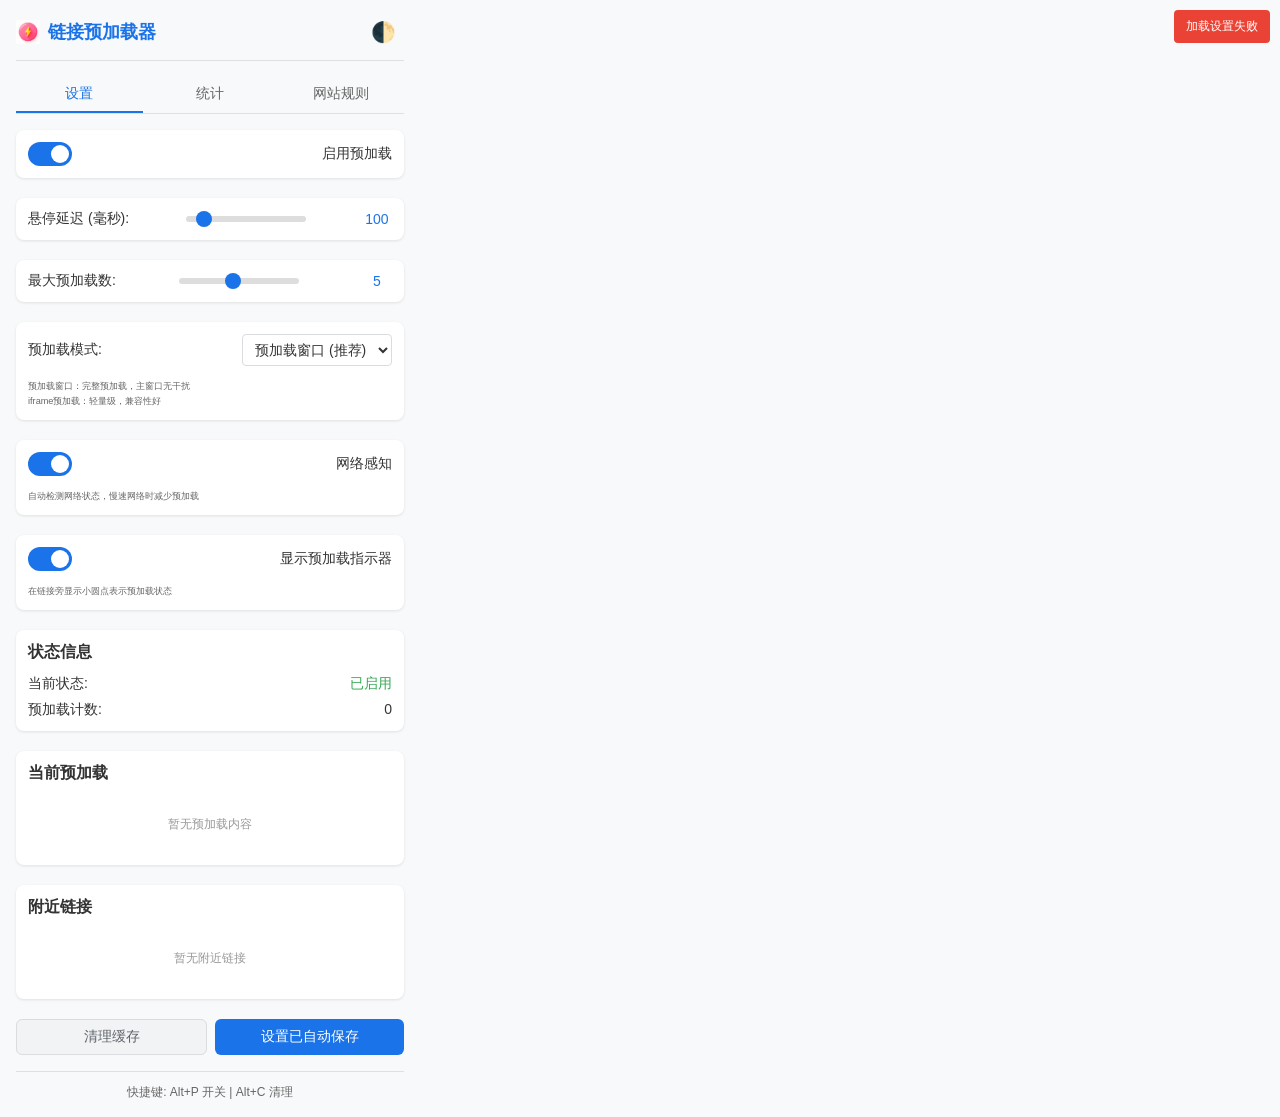
==== popup.html @ 47709171 "Add files via upload" ====
<!DOCTYPE html>
<html lang="zh-CN">
<head>
    <meta charset="UTF-8">
    <meta name="viewport" content="width=device-width, initial-scale=1.0">
    <title>链接预加载器</title>
    <link rel="stylesheet" href="popup.css">
</head>
<body>
    <div class="container">
        <div class="header">
            <img src="icons/icon32.png" alt="图标" class="icon">
            <h1>链接预加载器</h1>
            <button id="themeToggle" class="theme-toggle" title="切换主题">🌓</button>
        </div>
        
        <div class="tabs">
            <button class="tab-btn active" data-tab="settings">设置</button>
            <button class="tab-btn" data-tab="stats">统计</button>
            <button class="tab-btn" data-tab="rules">网站规则</button>
        </div>
        
        <div class="content">
            <!-- 设置标签页 -->
            <div class="tab-content active" id="settings-tab">
                <div class="setting-group">
                    <div class="setting-item">
                        <label class="switch">
                            <input type="checkbox" id="enablePreload" checked>
                            <span class="slider"></span>
                        </label>
                        <span class="setting-label">启用预加载</span>
                    </div>
                </div>

                <div class="setting-group">
                    <div class="setting-item">
                        <label for="hoverDelay">悬停延迟 (毫秒):</label>
                        <input type="range" id="hoverDelay" min="0" max="1000" value="100" step="50">
                        <span id="hoverDelayValue">100</span>
                    </div>
                </div>

                <div class="setting-group">
                    <div class="setting-item">
                        <label for="maxPreloads">最大预加载数:</label>
                        <input type="range" id="maxPreloads" min="1" max="10" value="5" step="1">
                        <span id="maxPreloadsValue">5</span>
                    </div>
                </div>

                <div class="setting-group">
                    <div class="setting-item">
                        <label for="preloadMode">预加载模式:</label>
                        <select id="preloadMode">
                            <option value="hidden-tab">预加载窗口 (推荐)</option>
                            <option value="iframe">iframe预加载</option>
                        </select>
                    </div>
                    <div class="setting-description">
                        <small>预加载窗口：完整预加载，主窗口无干扰</small><br>
                        <small>iframe预加载：轻量级，兼容性好</small>
                    </div>
                </div>

                <div class="setting-group">
                    <div class="setting-item">
                        <label class="switch">
                            <input type="checkbox" id="networkAware" checked>
                            <span class="slider"></span>
                        </label>
                        <span class="setting-label">网络感知</span>
                    </div>
                    <div class="setting-description">
                        <small>自动检测网络状态，慢速网络时减少预加载</small>
                    </div>
                </div>

                <div class="setting-group">
                    <div class="setting-item">
                        <label class="switch">
                            <input type="checkbox" id="showIndicator" checked>
                            <span class="slider"></span>
                        </label>
                        <span class="setting-label">显示预加载指示器</span>
                    </div>
                    <div class="setting-description">
                        <small>在链接旁显示小圆点表示预加载状态</small>
                    </div>
                </div>

                <div class="status-section">
                    <h3>状态信息</h3>
                    <div class="status-item">
                        <span>当前状态:</span>
                        <span id="currentStatus" class="status-enabled">已启用</span>
                    </div>
                    <div class="status-item">
                        <span>预加载计数:</span>
                        <span id="preloadCount">0</span>
                    </div>
                </div>

                <div class="preload-section">
                    <h3>当前预加载</h3>
                    <div id="preloadList" class="preload-list">
                        <div class="empty-message">暂无预加载内容</div>
                    </div>
                </div>

                <div class="nearby-section">
                    <h3>附近链接</h3>
                    <div id="nearbyList" class="nearby-list">
                        <div class="empty-message">暂无附近链接</div>
                    </div>
                </div>

                <div class="button-group">
                    <button id="clearCache" class="btn btn-secondary">清理缓存</button>
                    <button id="saveSettings" class="btn btn-primary" title="设置已自动保存">设置已自动保存</button>
                </div>
            </div>

            <!-- 统计标签页 -->
            <div class="tab-content" id="stats-tab">
                <div class="stats-section">
                    <h3>统计数据</h3>
                    <div class="stat-item">
                        <span class="stat-label">总预加载次数:</span>
                        <span class="stat-value" id="totalPreloads">0</span>
                    </div>
                    <div class="stat-item">
                        <span class="stat-label">命中次数:</span>
                        <span class="stat-value" id="hitCount">0</span>
                    </div>
                    <div class="stat-item">
                        <span class="stat-label">命中率:</span>
                        <span class="stat-value" id="hitRate">0%</span>
                    </div>
                    <div class="stat-item">
                        <span class="stat-label">节省时间:</span>
                        <span class="stat-value" id="savedTime">0ms</span>
                    </div>
                    <div class="stat-item">
                        <span class="stat-label">会话时长:</span>
                        <span class="stat-value" id="sessionTime">0分钟</span>
                    </div>
                </div>
                <div class="button-group">
                    <button id="resetStats" class="btn btn-secondary">重置统计</button>
                </div>
            </div>

            <!-- 网站规则标签页 -->
            <div class="tab-content" id="rules-tab">
                <div class="rules-section">
                    <h3>网站规则</h3>
                    <div id="rulesList" class="rules-list">
                        <div class="empty-message">暂无网站规则</div>
                    </div>
                </div>
                <div class="button-group">
                    <button id="enableAllRules" class="btn btn-secondary">全部启用</button>
                    <button id="disableAllRules" class="btn btn-secondary">全部禁用</button>
                    <button id="addRule" class="btn btn-primary">添加规则</button>
                </div>
            </div>
        </div>

        <div class="footer">
            <p>快捷键: Alt+P 开关 | Alt+C 清理</p>
        </div>
    </div>

    <script src="popup.js"></script>
</body>
</html>
---- popup.css ----
/* 链接预加载器 - Popup样式 v2.0.0 */
* {
    margin: 0;
    padding: 0;
    box-sizing: border-box;
}

body {
    width: 420px;
    min-height: 600px;
    font-family: -apple-system, BlinkMacSystemFont, 'Segoe UI', Roboto, sans-serif;
    font-size: 14px;
    color: #333;
    background: #f8f9fa;
    transition: background-color 0.3s, color 0.3s;
}

body.dark-mode {
    background: #1e1e1e;
    color: #e0e0e0;
}

.container {
    padding: 16px;
}

.header {
    display: flex;
    align-items: center;
    justify-content: space-between;
    margin-bottom: 16px;
    padding-bottom: 12px;
    border-bottom: 1px solid #e0e0e0;
}

body.dark-mode .header {
    border-bottom-color: #444;
}

.icon {
    width: 24px;
    height: 24px;
    margin-right: 8px;
}

h1 {
    font-size: 18px;
    font-weight: 600;
    color: #1a73e8;
    flex: 1;
}

body.dark-mode h1 {
    color: #8ab4f8;
}

.theme-toggle {
    background: none;
    border: none;
    font-size: 20px;
    cursor: pointer;
    padding: 4px 8px;
    border-radius: 4px;
    transition: background-color 0.2s;
}

.theme-toggle:hover {
    background: rgba(0, 0, 0, 0.1);
}

body.dark-mode .theme-toggle:hover {
    background: rgba(255, 255, 255, 0.1);
}

/* 标签页样式 */
.tabs {
    display: flex;
    gap: 4px;
    margin-bottom: 16px;
    border-bottom: 1px solid #e0e0e0;
}

body.dark-mode .tabs {
    border-bottom-color: #444;
}

.tab-btn {
    flex: 1;
    padding: 8px 12px;
    background: none;
    border: none;
    border-bottom: 2px solid transparent;
    cursor: pointer;
    font-size: 14px;
    color: #666;
    transition: all 0.2s;
}

body.dark-mode .tab-btn {
    color: #999;
}

.tab-btn:hover {
    color: #1a73e8;
    background: rgba(26, 115, 232, 0.05);
}

body.dark-mode .tab-btn:hover {
    color: #8ab4f8;
    background: rgba(138, 180, 248, 0.1);
}

.tab-btn.active {
    color: #1a73e8;
    border-bottom-color: #1a73e8;
    font-weight: 500;
}

body.dark-mode .tab-btn.active {
    color: #8ab4f8;
    border-bottom-color: #8ab4f8;
}

.tab-content {
    display: none;
}

.tab-content.active {
    display: block;
}

.content {
    margin-bottom: 16px;
}

.setting-group {
    margin-bottom: 20px;
    padding: 12px;
    background: white;
    border-radius: 8px;
    box-shadow: 0 1px 3px rgba(0,0,0,0.1);
}

body.dark-mode .setting-group {
    background: #2d2d2d;
    box-shadow: 0 1px 3px rgba(0,0,0,0.3);
}

.setting-item {
    display: flex;
    align-items: center;
    justify-content: space-between;
    margin-bottom: 12px;
}

.setting-item:last-child {
    margin-bottom: 0;
}

.setting-label {
    font-weight: 500;
}

/* 开关样式 */
.switch {
    position: relative;
    display: inline-block;
    width: 44px;
    height: 24px;
}

.switch input {
    opacity: 0;
    width: 0;
    height: 0;
}

.slider {
    position: absolute;
    cursor: pointer;
    top: 0;
    left: 0;
    right: 0;
    bottom: 0;
    background-color: #ccc;
    transition: .4s;
    border-radius: 24px;
}

body.dark-mode .slider {
    background-color: #555;
}

.slider:before {
    position: absolute;
    content: "";
    height: 18px;
    width: 18px;
    left: 3px;
    bottom: 3px;
    background-color: white;
    transition: .4s;
    border-radius: 50%;
}

input:checked + .slider {
    background-color: #1a73e8;
}

body.dark-mode input:checked + .slider {
    background-color: #8ab4f8;
}

input:checked + .slider:before {
    transform: translateX(20px);
}

/* 滑块样式 */
input[type="range"] {
    width: 120px;
    height: 6px;
    border-radius: 3px;
    background: #ddd;
    outline: none;
    -webkit-appearance: none;
}

body.dark-mode input[type="range"] {
    background: #555;
}

input[type="range"]::-webkit-slider-thumb {
    -webkit-appearance: none;
    appearance: none;
    width: 16px;
    height: 16px;
    border-radius: 50%;
    background: #1a73e8;
    cursor: pointer;
}

body.dark-mode input[type="range"]::-webkit-slider-thumb {
    background: #8ab4f8;
}

input[type="range"]::-moz-range-thumb {
    width: 16px;
    height: 16px;
    border-radius: 50%;
    background: #1a73e8;
    cursor: pointer;
    border: none;
}

body.dark-mode input[type="range"]::-moz-range-thumb {
    background: #8ab4f8;
}

/* 下拉选择框样式 */
select {
    padding: 6px 8px;
    border: 1px solid #dadce0;
    border-radius: 4px;
    background: white;
    font-size: 14px;
    color: #333;
    cursor: pointer;
    min-width: 120px;
}

body.dark-mode select {
    border-color: #555;
    background: #2d2d2d;
    color: #e0e0e0;
}

select:focus {
    outline: none;
    border-color: #1a73e8;
}

body.dark-mode select:focus {
    border-color: #8ab4f8;
}

.setting-description {
    margin-top: 8px;
    color: #666;
    font-size: 11px;
    line-height: 1.3;
}

body.dark-mode .setting-description {
    color: #999;
}

/* 状态部分 */
.status-section, .preload-section, .nearby-section, .stats-section, .rules-section {
    margin-bottom: 20px;
    padding: 12px;
    background: white;
    border-radius: 8px;
    box-shadow: 0 1px 3px rgba(0,0,0,0.1);
}

body.dark-mode .status-section,
body.dark-mode .preload-section,
body.dark-mode .nearby-section,
body.dark-mode .stats-section,
body.dark-mode .rules-section {
    background: #2d2d2d;
    box-shadow: 0 1px 3px rgba(0,0,0,0.3);
}

.status-section h3, .preload-section h3, .nearby-section h3, .stats-section h3, .rules-section h3 {
    font-size: 16px;
    margin-bottom: 12px;
    color: #333;
}

body.dark-mode .status-section h3,
body.dark-mode .preload-section h3,
body.dark-mode .nearby-section h3,
body.dark-mode .stats-section h3,
body.dark-mode .rules-section h3 {
    color: #e0e0e0;
}

.status-item, .stat-item {
    display: flex;
    justify-content: space-between;
    margin-bottom: 8px;
}

.status-item:last-child, .stat-item:last-child {
    margin-bottom: 0;
}

.status-enabled {
    color: #34a853;
    font-weight: 500;
}

.status-disabled {
    color: #ea4335;
    font-weight: 500;
}

.stat-label {
    color: #666;
}

body.dark-mode .stat-label {
    color: #999;
}

.stat-value {
    font-weight: 600;
    color: #1a73e8;
}

body.dark-mode .stat-value {
    color: #8ab4f8;
}

/* 预加载列表样式 */
.preload-list, .nearby-list, .rules-list {
    max-height: 150px;
    overflow-y: auto;
}

.preload-item, .nearby-item {
    padding: 8px;
    margin-bottom: 6px;
    background: #f8f9fa;
    border-radius: 4px;
    border-left: 3px solid #1a73e8;
}

body.dark-mode .preload-item,
body.dark-mode .nearby-item {
    background: #1e1e1e;
    border-left-color: #8ab4f8;
}

.preload-item:last-child, .nearby-item:last-child {
    margin-bottom: 0;
}

.preload-item.loading {
    border-left-color: #ff9800;
}

.preload-item.loaded {
    border-left-color: #4caf50;
}

.preload-item.failed {
    border-left-color: #f44336;
}

.item-title {
    font-weight: 500;
    font-size: 12px;
    color: #333;
    margin-bottom: 4px;
    overflow: hidden;
    text-overflow: ellipsis;
    white-space: nowrap;
}

body.dark-mode .item-title {
    color: #e0e0e0;
}

.item-url {
    font-size: 11px;
    color: #666;
    overflow: hidden;
    text-overflow: ellipsis;
    white-space: nowrap;
}

body.dark-mode .item-url {
    color: #999;
}

.item-meta {
    display: flex;
    justify-content: space-between;
    align-items: center;
    font-size: 10px;
    color: #999;
    margin-top: 4px;
}

.item-status {
    padding: 2px 6px;
    border-radius: 10px;
    background: #e0e0e0;
    color: #666;
}

.item-status.loading {
    background: #fff3e0;
    color: #f57c00;
}

.item-status.loaded {
    background: #e8f5e8;
    color: #2e7d32;
}

.item-distance {
    font-size: 10px;
    color: #999;
}

.item-tab-id {
    font-size: 9px;
    color: #666;
    background: #f0f0f0;
    padding: 1px 4px;
    border-radius: 3px;
    margin-left: 4px;
}

body.dark-mode .item-tab-id {
    color: #999;
    background: #1e1e1e;
}

.empty-message {
    text-align: center;
    color: #999;
    font-size: 12px;
    padding: 20px;
}

body.dark-mode .empty-message {
    color: #666;
}

/* 规则列表样式 */
.rule-item {
    display: flex;
    align-items: center;
    justify-content: space-between;
    padding: 8px;
    margin-bottom: 6px;
    background: #f8f9fa;
    border-radius: 4px;
}

body.dark-mode .rule-item {
    background: #1e1e1e;
}

.rule-item:last-child {
    margin-bottom: 0;
}

.rule-domain {
    flex: 1;
    font-weight: 500;
    font-size: 13px;
    color: #333;
}

body.dark-mode .rule-domain {
    color: #e0e0e0;
}

.rule-status {
    padding: 2px 8px;
    border-radius: 12px;
    font-size: 11px;
    margin: 0 8px;
}

.rule-status.enabled {
    background: #e8f5e8;
    color: #2e7d32;
}

.rule-status.disabled {
    background: #ffebee;
    color: #c62828;
}

body.dark-mode .rule-status.enabled {
    background: #1b5e20;
    color: #81c784;
}

body.dark-mode .rule-status.disabled {
    background: #b71c1c;
    color: #e57373;
}

.rule-actions {
    display: flex;
    gap: 4px;
}

.btn-toggle {
    padding: 4px 8px;
    background: #1a73e8;
    color: white;
    border: none;
    border-radius: 4px;
    cursor: pointer;
    font-size: 11px;
    transition: background-color 0.2s;
}

.btn-toggle:hover {
    background: #1557b0;
}

body.dark-mode .btn-toggle {
    background: #8ab4f8;
    color: #1e1e1e;
}

body.dark-mode .btn-toggle:hover {
    background: #aecbfa;
}

.btn-remove {
    padding: 4px 8px;
    background: #ea4335;
    color: white;
    border: none;
    border-radius: 4px;
    cursor: pointer;
    font-size: 11px;
    transition: background-color 0.2s;
}

.btn-remove:hover {
    background: #c5221f;
}

/* 按钮样式 */
.button-group {
    display: flex;
    gap: 8px;
    margin-top: 16px;
}

.btn {
    flex: 1;
    padding: 8px 16px;
    border: none;
    border-radius: 6px;
    font-size: 14px;
    font-weight: 500;
    cursor: pointer;
    transition: all 0.2s;
}

.btn-primary {
    background: #1a73e8;
    color: white;
}

.btn-primary:hover {
    background: #1557b0;
}

body.dark-mode .btn-primary {
    background: #8ab4f8;
    color: #1e1e1e;
}

body.dark-mode .btn-primary:hover {
    background: #aecbfa;
}

.btn-secondary {
    background: #f1f3f4;
    color: #5f6368;
    border: 1px solid #dadce0;
}

.btn-secondary:hover {
    background: #e8eaed;
}

body.dark-mode .btn-secondary {
    background: #2d2d2d;
    color: #e0e0e0;
    border-color: #555;
}

body.dark-mode .btn-secondary:hover {
    background: #3d3d3d;
}

.btn:active {
    transform: translateY(1px);
}

/* 页脚 */
.footer {
    text-align: center;
    padding-top: 12px;
    border-top: 1px solid #e0e0e0;
}

body.dark-mode .footer {
    border-top-color: #444;
}

.footer p {
    font-size: 12px;
    color: #666;
}

body.dark-mode .footer p {
    color: #999;
}

/* 数值显示 */
#hoverDelayValue,
#maxPreloadsValue {
    min-width: 30px;
    text-align: center;
    font-weight: 500;
    color: #1a73e8;
}

body.dark-mode #hoverDelayValue,
body.dark-mode #maxPreloadsValue {
    color: #8ab4f8;
}
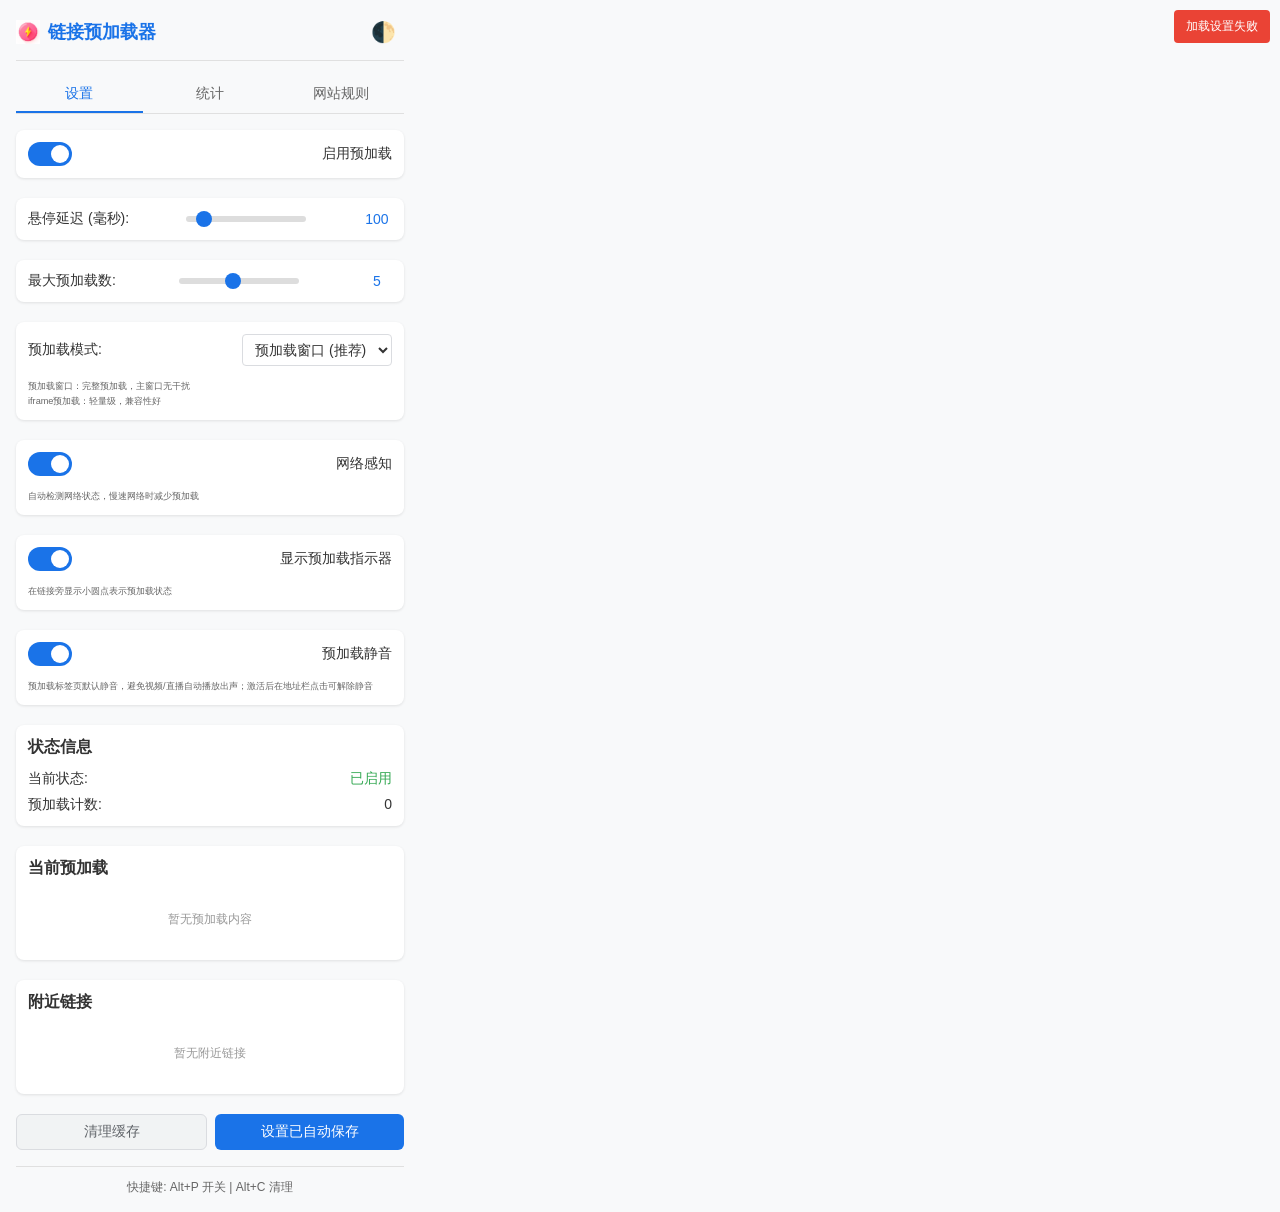
==== commit f99452bd: "Rewrite the code using Claude Opus 4.7" ====
--- a/popup.html
+++ b/popup.html
@@ -89,6 +89,19 @@
                     </div>
                 </div>
 
+                <div class="setting-group">
+                    <div class="setting-item">
+                        <label class="switch">
+                            <input type="checkbox" id="mutePreload" checked>
+                            <span class="slider"></span>
+                        </label>
+                        <span class="setting-label">预加载静音</span>
+                    </div>
+                    <div class="setting-description">
+                        <small>预加载标签页默认静音，避免视频/直播自动播放出声；激活后在地址栏点击可解除静音</small>
+                    </div>
+                </div>
+
                 <div class="status-section">
                     <h3>状态信息</h3>
                     <div class="status-item">
@@ -172,6 +185,6 @@
         </div>
     </div>
 
-    <script src="popup.js"></script>
+    <script type="module" src="popup.js"></script>
 </body>
 </html>
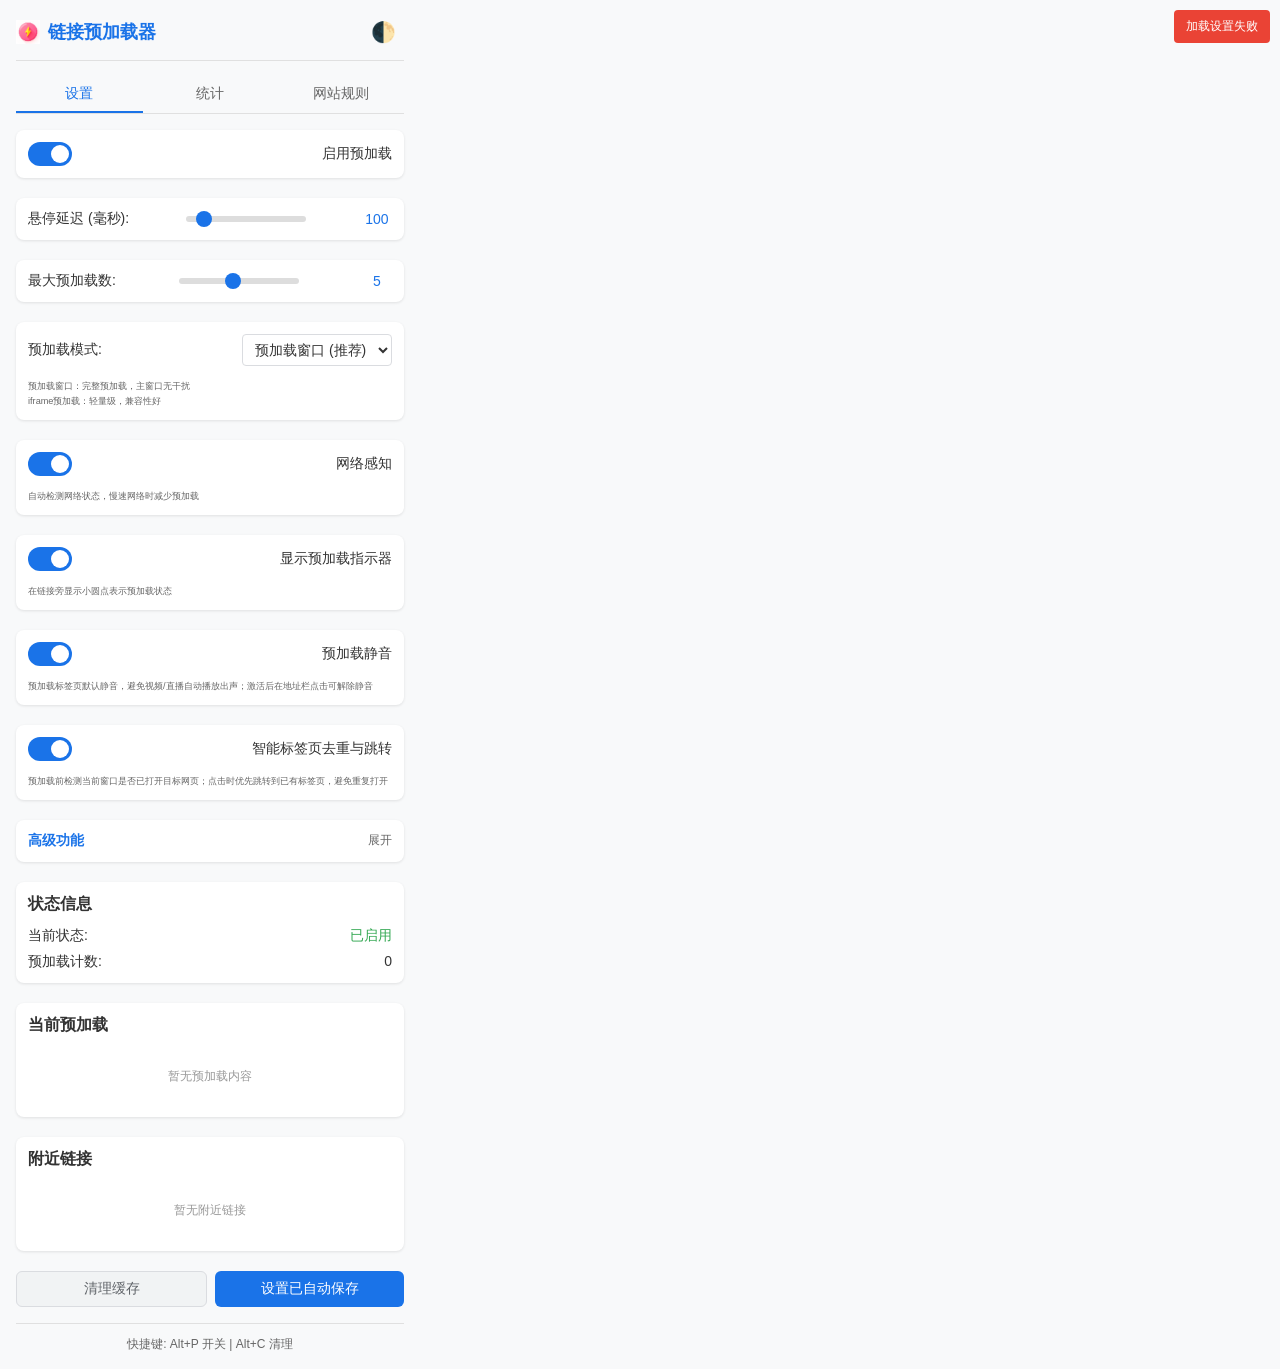
==== commit cc7d36c8: "upload" ====
--- a/popup.html
+++ b/popup.html
@@ -102,6 +102,35 @@
                     </div>
                 </div>
 
+                <div class="setting-group">
+                    <div class="setting-item">
+                        <label class="switch">
+                            <input type="checkbox" id="smartTabDedup" checked>
+                            <span class="slider"></span>
+                        </label>
+                        <span class="setting-label">智能标签页去重与跳转</span>
+                    </div>
+                    <div class="setting-description">
+                        <small>预加载前检测当前窗口是否已打开目标网页；点击时优先跳转到已有标签页，避免重复打开</small>
+                    </div>
+                </div>
+
+                <details class="advanced-features" id="advancedFeatures">
+                    <summary id="advancedFeaturesToggle">高级功能</summary>
+                    <div class="setting-group advanced-setting-group">
+                        <div class="setting-item">
+                            <label class="switch">
+                                <input type="checkbox" id="tabOutEnabled">
+                                <span class="slider"></span>
+                            </label>
+                            <span class="setting-label">Tab-out</span>
+                        </div>
+                        <div class="setting-description">
+                            <small>开启后新标签页将显示 Tab-out 标签页管理面板，并启用标签数量徽章与收藏右键菜单</small>
+                        </div>
+                    </div>
+                </details>
+
                 <div class="status-section">
                     <h3>状态信息</h3>
                     <div class="status-item">
--- a/popup.css
+++ b/popup.css
@@ -294,6 +294,64 @@
     color: #999;
 }
 
+.advanced-features {
+    margin-bottom: 20px;
+    background: white;
+    border-radius: 8px;
+    box-shadow: 0 1px 3px rgba(0,0,0,0.1);
+    overflow: hidden;
+}
+
+body.dark-mode .advanced-features {
+    background: #2d2d2d;
+    box-shadow: 0 1px 3px rgba(0,0,0,0.3);
+}
+
+.advanced-features summary {
+    cursor: pointer;
+    list-style: none;
+    padding: 12px;
+    font-weight: 600;
+    color: #1a73e8;
+    user-select: none;
+}
+
+.advanced-features summary::-webkit-details-marker {
+    display: none;
+}
+
+.advanced-features summary::after {
+    content: '展开';
+    float: right;
+    font-size: 12px;
+    color: #666;
+    font-weight: 400;
+}
+
+.advanced-features[open] summary::after {
+    content: '收起';
+}
+
+body.dark-mode .advanced-features summary {
+    color: #8ab4f8;
+}
+
+body.dark-mode .advanced-features summary::after {
+    color: #999;
+}
+
+.advanced-setting-group {
+    margin-bottom: 0;
+    border-radius: 0;
+    box-shadow: none;
+    border-top: 1px solid #e0e0e0;
+}
+
+body.dark-mode .advanced-setting-group {
+    box-shadow: none;
+    border-top-color: #444;
+}
+
 /* 状态部分 */
 .status-section, .preload-section, .nearby-section, .stats-section, .rules-section {
     margin-bottom: 20px;
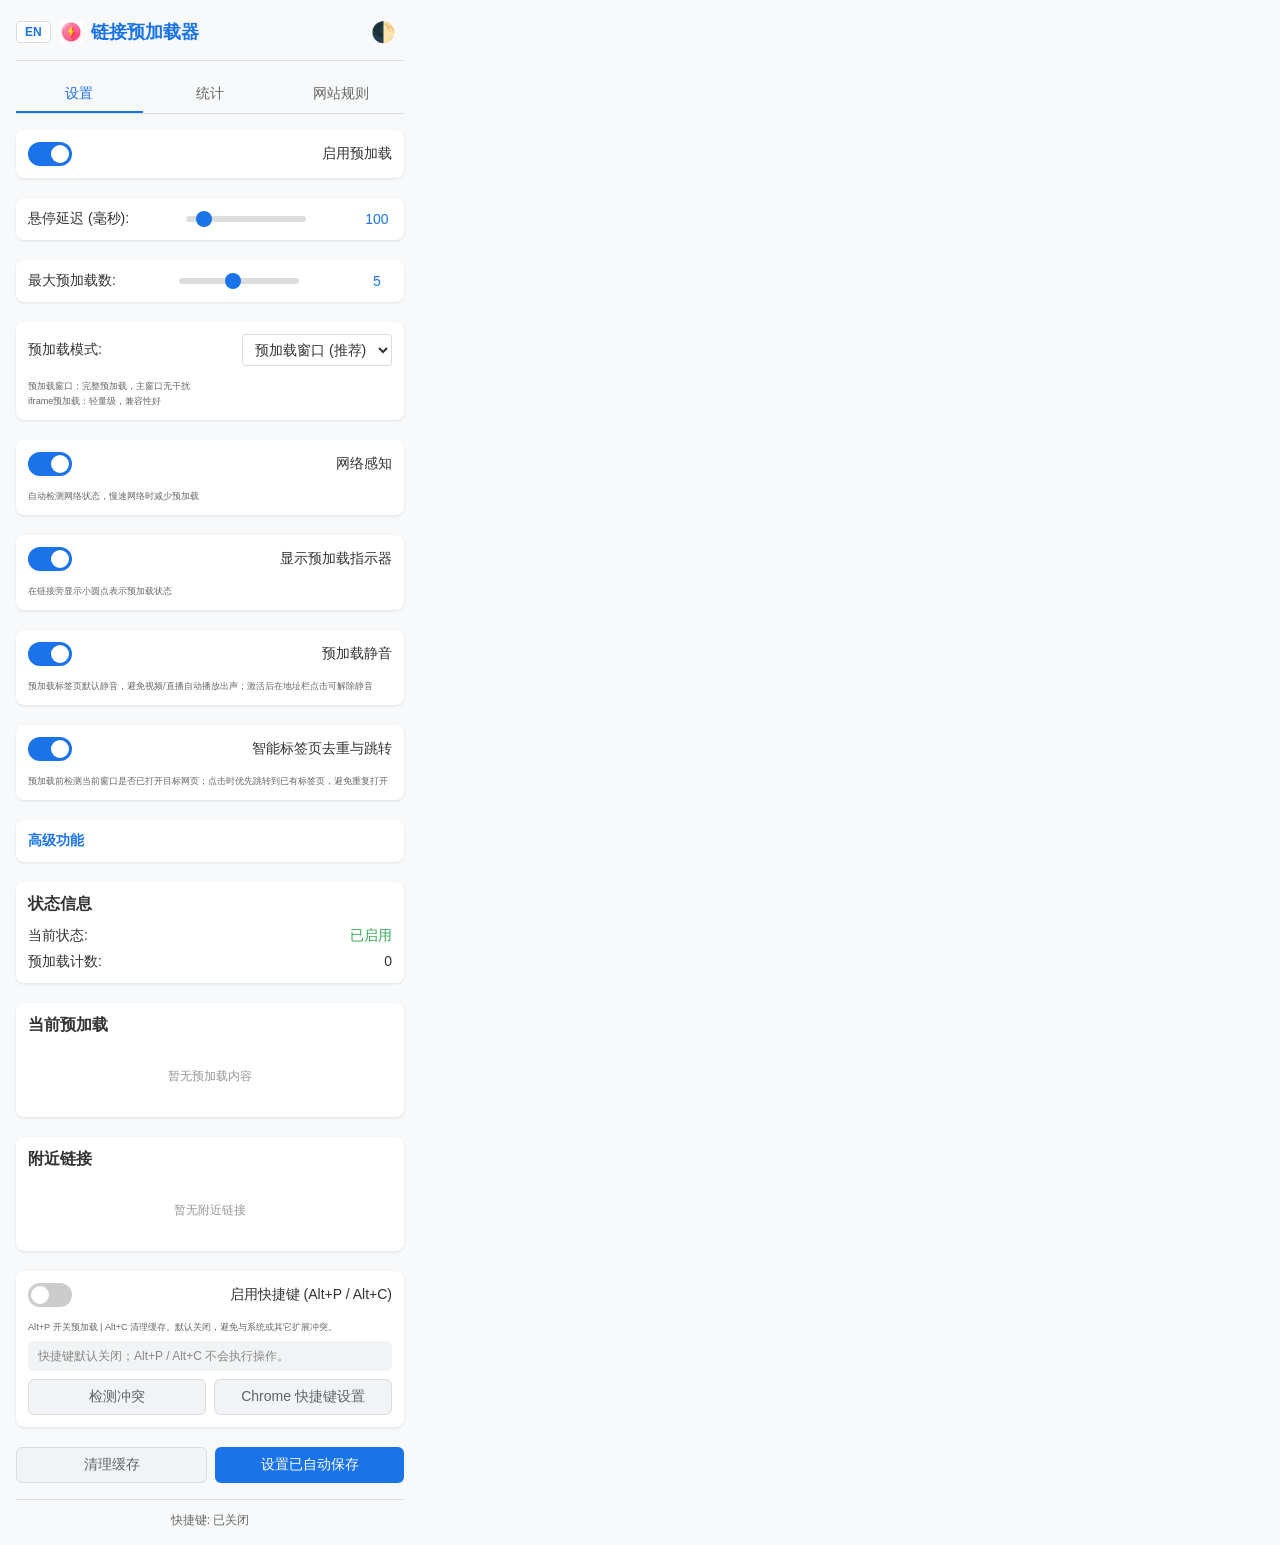
==== commit d368dee8: "upload" ====
--- a/popup.html
+++ b/popup.html
@@ -3,25 +3,25 @@
 <head>
     <meta charset="UTF-8">
     <meta name="viewport" content="width=device-width, initial-scale=1.0">
-    <title>链接预加载器</title>
+    <title data-i18n="appName">链接预加载器</title>
     <link rel="stylesheet" href="popup.css">
 </head>
 <body>
     <div class="container">
         <div class="header">
-            <img src="icons/icon32.png" alt="图标" class="icon">
-            <h1>链接预加载器</h1>
-            <button id="themeToggle" class="theme-toggle" title="切换主题">🌓</button>
+            <button id="languageToggle" class="language-toggle" data-i18n-title="languageToggleTitle" title="切换语言">EN</button>
+            <img src="icons/icon32.png" alt="图标" class="icon" data-i18n-alt="iconAlt">
+            <h1 data-i18n="appName">链接预加载器</h1>
+            <button id="themeToggle" class="theme-toggle" data-i18n-title="switchTheme" title="切换主题">🌓</button>
         </div>
         
         <div class="tabs">
-            <button class="tab-btn active" data-tab="settings">设置</button>
-            <button class="tab-btn" data-tab="stats">统计</button>
-            <button class="tab-btn" data-tab="rules">网站规则</button>
+            <button class="tab-btn active" data-tab="settings" data-i18n="tabSettings">设置</button>
+            <button class="tab-btn" data-tab="stats" data-i18n="tabStats">统计</button>
+            <button class="tab-btn" data-tab="rules" data-i18n="tabRules">网站规则</button>
         </div>
         
         <div class="content">
-            <!-- 设置标签页 -->
             <div class="tab-content active" id="settings-tab">
                 <div class="setting-group">
                     <div class="setting-item">
@@ -29,13 +29,13 @@
                             <input type="checkbox" id="enablePreload" checked>
                             <span class="slider"></span>
                         </label>
-                        <span class="setting-label">启用预加载</span>
-                    </div>
-                </div>
-
-                <div class="setting-group">
-                    <div class="setting-item">
-                        <label for="hoverDelay">悬停延迟 (毫秒):</label>
+                        <span class="setting-label" data-i18n="enablePreload">启用预加载</span>
+                    </div>
+                </div>
+
+                <div class="setting-group">
+                    <div class="setting-item">
+                        <label for="hoverDelay" data-i18n="hoverDelay">悬停延迟 (毫秒):</label>
                         <input type="range" id="hoverDelay" min="0" max="1000" value="100" step="50">
                         <span id="hoverDelayValue">100</span>
                     </div>
@@ -43,7 +43,7 @@
 
                 <div class="setting-group">
                     <div class="setting-item">
-                        <label for="maxPreloads">最大预加载数:</label>
+                        <label for="maxPreloads" data-i18n="maxPreloads">最大预加载数:</label>
                         <input type="range" id="maxPreloads" min="1" max="10" value="5" step="1">
                         <span id="maxPreloadsValue">5</span>
                     </div>
@@ -51,15 +51,15 @@
 
                 <div class="setting-group">
                     <div class="setting-item">
-                        <label for="preloadMode">预加载模式:</label>
+                        <label for="preloadMode" data-i18n="preloadMode">预加载模式:</label>
                         <select id="preloadMode">
-                            <option value="hidden-tab">预加载窗口 (推荐)</option>
-                            <option value="iframe">iframe预加载</option>
+                            <option value="hidden-tab" data-i18n="modeHiddenTab">预加载窗口 (推荐)</option>
+                            <option value="iframe" data-i18n="modeIframe">iframe预加载</option>
                         </select>
                     </div>
                     <div class="setting-description">
-                        <small>预加载窗口：完整预加载，主窗口无干扰</small><br>
-                        <small>iframe预加载：轻量级，兼容性好</small>
+                        <small data-i18n="modeHiddenDesc">预加载窗口：完整预加载，主窗口无干扰</small><br>
+                        <small data-i18n="modeIframeDesc">iframe预加载：轻量级，兼容性好</small>
                     </div>
                 </div>
 
@@ -69,10 +69,10 @@
                             <input type="checkbox" id="networkAware" checked>
                             <span class="slider"></span>
                         </label>
-                        <span class="setting-label">网络感知</span>
-                    </div>
-                    <div class="setting-description">
-                        <small>自动检测网络状态，慢速网络时减少预加载</small>
+                        <span class="setting-label" data-i18n="networkAware">网络感知</span>
+                    </div>
+                    <div class="setting-description">
+                        <small data-i18n="networkAwareDesc">自动检测网络状态，慢速网络时减少预加载</small>
                     </div>
                 </div>
 
@@ -82,10 +82,10 @@
                             <input type="checkbox" id="showIndicator" checked>
                             <span class="slider"></span>
                         </label>
-                        <span class="setting-label">显示预加载指示器</span>
-                    </div>
-                    <div class="setting-description">
-                        <small>在链接旁显示小圆点表示预加载状态</small>
+                        <span class="setting-label" data-i18n="showIndicator">显示预加载指示器</span>
+                    </div>
+                    <div class="setting-description">
+                        <small data-i18n="showIndicatorDesc">在链接旁显示小圆点表示预加载状态</small>
                     </div>
                 </div>
 
@@ -95,10 +95,10 @@
                             <input type="checkbox" id="mutePreload" checked>
                             <span class="slider"></span>
                         </label>
-                        <span class="setting-label">预加载静音</span>
-                    </div>
-                    <div class="setting-description">
-                        <small>预加载标签页默认静音，避免视频/直播自动播放出声；激活后在地址栏点击可解除静音</small>
+                        <span class="setting-label" data-i18n="mutePreload">预加载静音</span>
+                    </div>
+                    <div class="setting-description">
+                        <small data-i18n="mutePreloadDesc">预加载标签页默认静音，避免视频/直播自动播放出声；激活后在地址栏点击可解除静音</small>
                     </div>
                 </div>
 
@@ -108,15 +108,16 @@
                             <input type="checkbox" id="smartTabDedup" checked>
                             <span class="slider"></span>
                         </label>
-                        <span class="setting-label">智能标签页去重与跳转</span>
-                    </div>
-                    <div class="setting-description">
-                        <small>预加载前检测当前窗口是否已打开目标网页；点击时优先跳转到已有标签页，避免重复打开</small>
+                        <span class="setting-label" data-i18n="smartTabDedup">智能标签页去重与跳转</span>
+                    </div>
+                    <div class="setting-description">
+                        <small data-i18n="smartTabDedupDesc">预加载前检测当前窗口是否已打开目标网页；点击时优先跳转到已有标签页，避免重复打开</small>
                     </div>
                 </div>
 
                 <details class="advanced-features" id="advancedFeatures">
-                    <summary id="advancedFeaturesToggle">高级功能</summary>
+                    <summary id="advancedFeaturesToggle" data-i18n="advancedFeatures">高级功能</summary>
+
                     <div class="setting-group advanced-setting-group">
                         <div class="setting-item">
                             <label class="switch">
@@ -126,91 +127,111 @@
                             <span class="setting-label">Tab-out</span>
                         </div>
                         <div class="setting-description">
-                            <small>开启后新标签页将显示 Tab-out 标签页管理面板，并启用标签数量徽章与收藏右键菜单</small>
+                            <small data-i18n="tabOutDesc">开启后新标签页将显示 Tab-out 标签页管理面板，并启用标签数量徽章与收藏右键菜单</small>
                         </div>
                     </div>
+
                 </details>
 
                 <div class="status-section">
-                    <h3>状态信息</h3>
+                    <h3 data-i18n="statusInfo">状态信息</h3>
                     <div class="status-item">
-                        <span>当前状态:</span>
-                        <span id="currentStatus" class="status-enabled">已启用</span>
+                        <span data-i18n="currentStatus">当前状态:</span>
+                        <span id="currentStatus" class="status-enabled" data-i18n="statusEnabled">已启用</span>
                     </div>
                     <div class="status-item">
-                        <span>预加载计数:</span>
+                        <span data-i18n="preloadCount">预加载计数:</span>
                         <span id="preloadCount">0</span>
                     </div>
                 </div>
 
                 <div class="preload-section">
-                    <h3>当前预加载</h3>
+                    <h3 data-i18n="currentPreloads">当前预加载</h3>
                     <div id="preloadList" class="preload-list">
-                        <div class="empty-message">暂无预加载内容</div>
+                        <div class="empty-message" data-i18n="noPreloads">暂无预加载内容</div>
                     </div>
                 </div>
 
                 <div class="nearby-section">
-                    <h3>附近链接</h3>
+                    <h3 data-i18n="nearbyLinks">附近链接</h3>
                     <div id="nearbyList" class="nearby-list">
-                        <div class="empty-message">暂无附近链接</div>
+                        <div class="empty-message" data-i18n="noNearbyLinks">暂无附近链接</div>
+                    </div>
+                </div>
+
+                <div class="setting-group shortcut-setting-group">
+                    <div class="setting-item">
+                        <label class="switch">
+                            <input type="checkbox" id="shortcutsEnabled">
+                            <span class="slider"></span>
+                        </label>
+                        <span class="setting-label" data-i18n="shortcutsEnabled">启用快捷键 (Alt+P / Alt+C)</span>
+                    </div>
+                    <div class="setting-description">
+                        <small data-i18n="shortcutsDesc">Alt+P 开关预加载 | Alt+C 清理缓存。默认关闭，避免与系统或其它扩展冲突。</small>
+                    </div>
+                    <div id="shortcutStatus" class="shortcut-status disabled" data-i18n="shortcutsDisabledDetail">
+                        快捷键默认关闭；Alt+P / Alt+C 不会执行操作。
+                    </div>
+                    <div class="shortcut-actions">
+                        <button id="checkShortcutConflicts" class="btn btn-secondary btn-sm" data-i18n="checkConflicts">检测冲突</button>
+                        <button id="openShortcutSettings" class="btn btn-secondary btn-sm" data-i18n="chromeShortcutSettings">Chrome 快捷键设置</button>
                     </div>
                 </div>
 
                 <div class="button-group">
-                    <button id="clearCache" class="btn btn-secondary">清理缓存</button>
-                    <button id="saveSettings" class="btn btn-primary" title="设置已自动保存">设置已自动保存</button>
+                    <button id="clearCache" class="btn btn-secondary" data-i18n="clearCache">清理缓存</button>
+                    <button id="saveSettings" class="btn btn-primary" data-i18n="settingsAutoSaved" data-i18n-title="settingsAutoSaved" title="设置已自动保存">设置已自动保存</button>
                 </div>
             </div>
 
-            <!-- 统计标签页 -->
             <div class="tab-content" id="stats-tab">
                 <div class="stats-section">
-                    <h3>统计数据</h3>
-                    <div class="stat-item">
-                        <span class="stat-label">总预加载次数:</span>
+                    <h3 data-i18n="statsData">统计数据</h3>
+                    <div class="stat-item">
+                        <span class="stat-label" data-i18n="totalPreloads">总预加载次数:</span>
                         <span class="stat-value" id="totalPreloads">0</span>
                     </div>
                     <div class="stat-item">
-                        <span class="stat-label">命中次数:</span>
+                        <span class="stat-label" data-i18n="hitCount">命中次数:</span>
                         <span class="stat-value" id="hitCount">0</span>
                     </div>
                     <div class="stat-item">
-                        <span class="stat-label">命中率:</span>
+                        <span class="stat-label" data-i18n="hitRate">命中率:</span>
                         <span class="stat-value" id="hitRate">0%</span>
                     </div>
                     <div class="stat-item">
-                        <span class="stat-label">节省时间:</span>
+                        <span class="stat-label" data-i18n="savedTime">节省时间:</span>
                         <span class="stat-value" id="savedTime">0ms</span>
                     </div>
                     <div class="stat-item">
-                        <span class="stat-label">会话时长:</span>
-                        <span class="stat-value" id="sessionTime">0分钟</span>
+                        <span class="stat-label" data-i18n="sessionTime">会话时长:</span>
+                        <span class="stat-value" id="sessionTime">0秒</span>
                     </div>
                 </div>
                 <div class="button-group">
-                    <button id="resetStats" class="btn btn-secondary">重置统计</button>
+                    <button id="resetStats" class="btn btn-secondary" data-i18n="resetStats">重置统计</button>
                 </div>
             </div>
 
-            <!-- 网站规则标签页 -->
             <div class="tab-content" id="rules-tab">
                 <div class="rules-section">
-                    <h3>网站规则</h3>
+                    <h3 data-i18n="siteRules">网站规则</h3>
                     <div id="rulesList" class="rules-list">
-                        <div class="empty-message">暂无网站规则</div>
+                        <div class="empty-message" data-i18n="noSiteRules">暂无网站规则</div>
                     </div>
                 </div>
                 <div class="button-group">
-                    <button id="enableAllRules" class="btn btn-secondary">全部启用</button>
-                    <button id="disableAllRules" class="btn btn-secondary">全部禁用</button>
-                    <button id="addRule" class="btn btn-primary">添加规则</button>
+                    <button id="enableAllRules" class="btn btn-secondary" data-i18n="enableAll">全部启用</button>
+                    <button id="disableAllRules" class="btn btn-secondary" data-i18n="disableAll">全部禁用</button>
+                    <button id="deleteAllRules" class="btn btn-danger" data-i18n="deleteAll">全部删除</button>
+                    <button id="addRule" class="btn btn-primary" data-i18n="addRule">添加规则</button>
                 </div>
             </div>
         </div>
 
         <div class="footer">
-            <p>快捷键: Alt+P 开关 | Alt+C 清理</p>
+            <p id="shortcutFooterText" data-i18n="shortcutFooterDisabled">快捷键: 已关闭</p>
         </div>
     </div>
 
--- a/popup.css
+++ b/popup.css
@@ -54,7 +54,8 @@
     color: #8ab4f8;
 }
 
-.theme-toggle {
+.theme-toggle,
+.language-toggle {
     background: none;
     border: none;
     font-size: 20px;
@@ -64,11 +65,29 @@
     transition: background-color 0.2s;
 }
 
-.theme-toggle:hover {
+.language-toggle {
+    margin-right: 8px;
+    border: 1px solid #dadce0;
+    font-size: 12px;
+    font-weight: 600;
+    line-height: 1;
+    color: #1a73e8;
+    background: white;
+}
+
+.theme-toggle:hover,
+.language-toggle:hover {
     background: rgba(0, 0, 0, 0.1);
 }
 
-body.dark-mode .theme-toggle:hover {
+body.dark-mode .language-toggle {
+    border-color: #555;
+    color: #8ab4f8;
+    background: #2d2d2d;
+}
+
+body.dark-mode .theme-toggle:hover,
+body.dark-mode .language-toggle:hover {
     background: rgba(255, 255, 255, 0.1);
 }
 
@@ -321,7 +340,7 @@
 }
 
 .advanced-features summary::after {
-    content: '展开';
+    content: attr(data-i18n-expand);
     float: right;
     font-size: 12px;
     color: #666;
@@ -329,7 +348,7 @@
 }
 
 .advanced-features[open] summary::after {
-    content: '收起';
+    content: attr(data-i18n-collapse);
 }
 
 body.dark-mode .advanced-features summary {
@@ -345,6 +364,67 @@
     border-radius: 0;
     box-shadow: none;
     border-top: 1px solid #e0e0e0;
+}
+
+/* 快捷键状态提示 */
+.shortcut-status {
+    margin-top: 8px;
+    padding: 6px 10px;
+    border-radius: 6px;
+    font-size: 12px;
+    line-height: 1.5;
+}
+
+.shortcut-status.disabled {
+    background: #f1f3f4;
+    color: #888;
+}
+
+.shortcut-status.ok {
+    background: #e6f4ea;
+    color: #1e7e34;
+}
+
+.shortcut-status.warning {
+    background: #fff3e0;
+    color: #e65100;
+}
+
+.shortcut-status.info {
+    background: #e8f0fe;
+    color: #1a73e8;
+}
+
+body.dark-mode .shortcut-status.disabled {
+    background: #2a2a2a;
+    color: #888;
+}
+
+body.dark-mode .shortcut-status.ok {
+    background: #1b3a22;
+    color: #81c784;
+}
+
+body.dark-mode .shortcut-status.warning {
+    background: #3a2800;
+    color: #ffb74d;
+}
+
+body.dark-mode .shortcut-status.info {
+    background: #1a2a4a;
+    color: #8ab4f8;
+}
+
+/* 快捷键操作按钮行 */
+.shortcut-actions {
+    display: flex;
+    gap: 8px;
+    margin-top: 8px;
+}
+
+.btn-sm {
+    padding: 4px 10px;
+    font-size: 12px;
 }
 
 body.dark-mode .advanced-setting-group {
@@ -686,6 +766,15 @@
     background: #e8eaed;
 }
 
+.btn-danger {
+    background: #ea4335;
+    color: white;
+}
+
+.btn-danger:hover {
+    background: #c5221f;
+}
+
 body.dark-mode .btn-secondary {
     background: #2d2d2d;
     color: #e0e0e0;
@@ -694,6 +783,15 @@
 
 body.dark-mode .btn-secondary:hover {
     background: #3d3d3d;
+}
+
+body.dark-mode .btn-danger {
+    background: #b71c1c;
+    color: #fff;
+}
+
+body.dark-mode .btn-danger:hover {
+    background: #8b1515;
 }
 
 .btn:active {
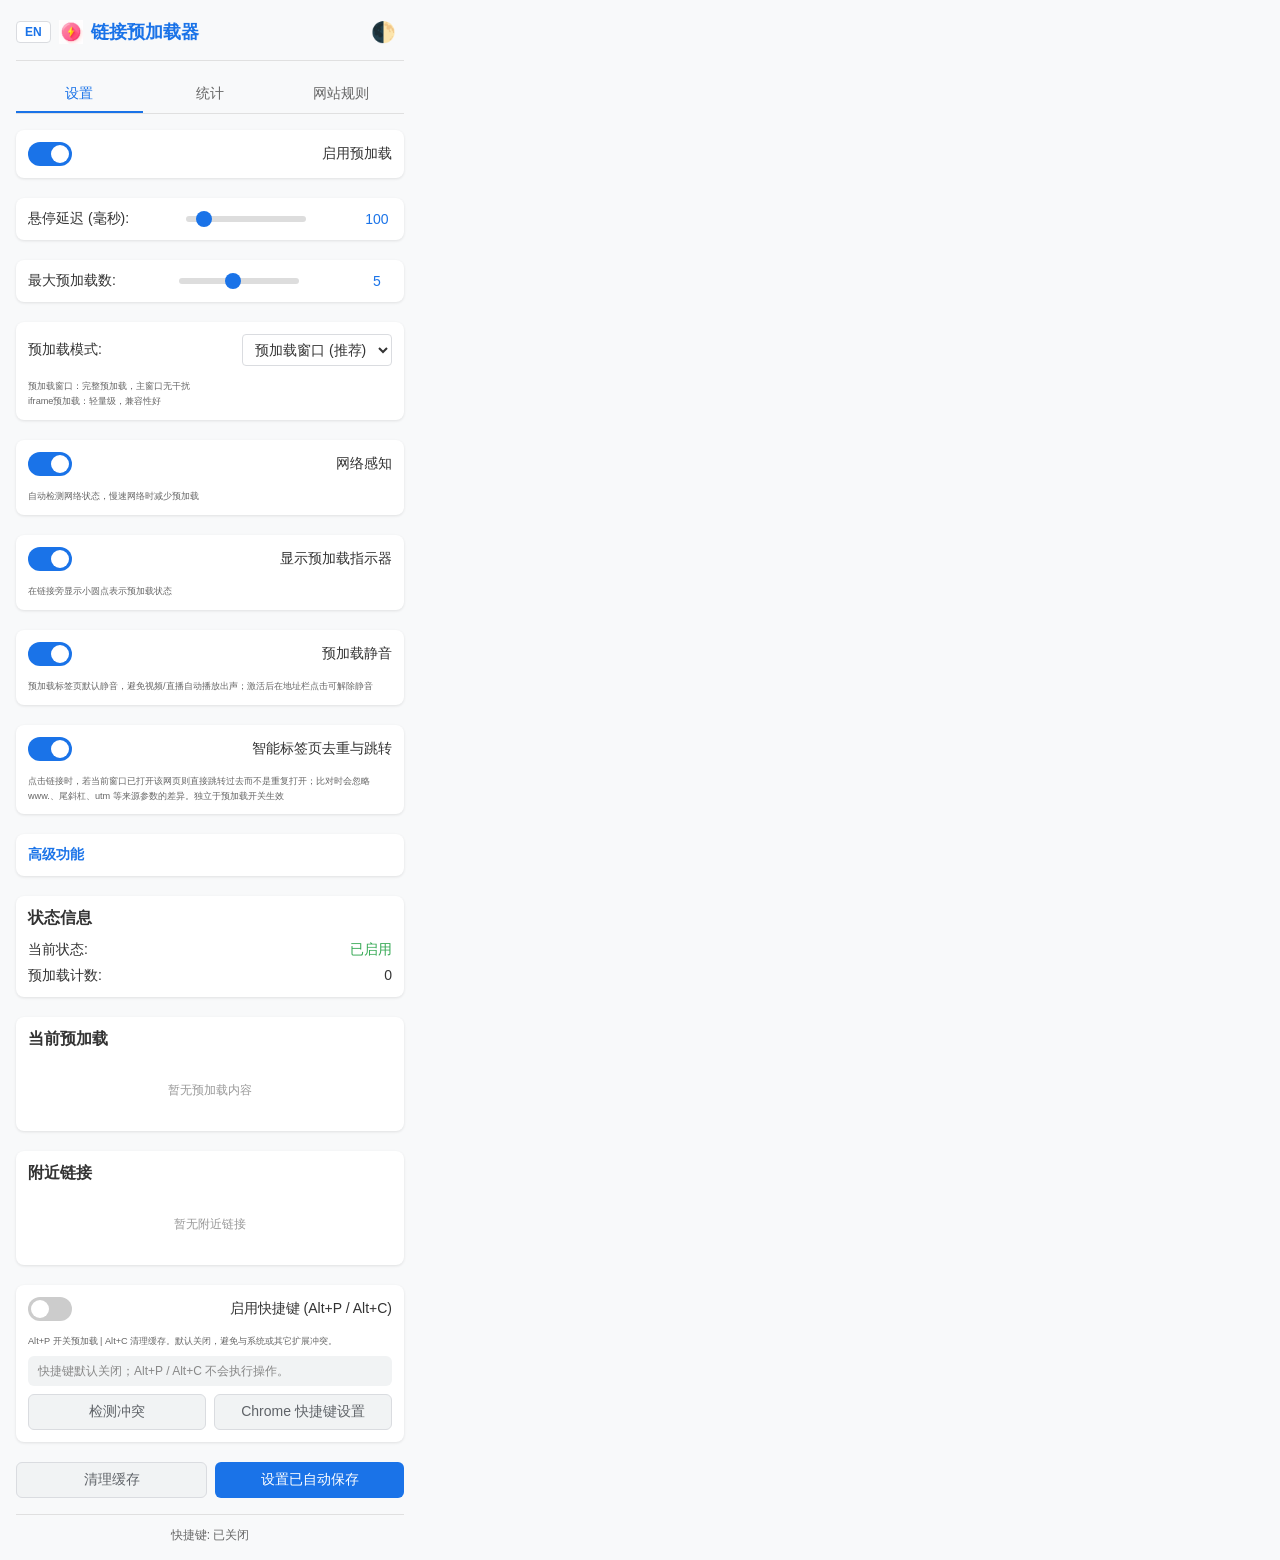
==== commit 1d609dea: "fix: 修复智能标签页去重与跳转多数情况下失效 原因有三层：  1. 竞态（主因）。原先在 mousedown 里才异步向 background 查询"目标页是否已    打开"，但 mousedo" ====
--- a/popup.html
+++ b/popup.html
@@ -111,7 +111,7 @@
                         <span class="setting-label" data-i18n="smartTabDedup">智能标签页去重与跳转</span>
                     </div>
                     <div class="setting-description">
-                        <small data-i18n="smartTabDedupDesc">预加载前检测当前窗口是否已打开目标网页；点击时优先跳转到已有标签页，避免重复打开</small>
+                        <small data-i18n="smartTabDedupDesc">点击链接时，若当前窗口已打开该网页则直接跳转过去而不是重复打开；比对时会忽略 www.、尾斜杠、utm 等来源参数的差异。独立于预加载开关生效</small>
                     </div>
                 </div>
 
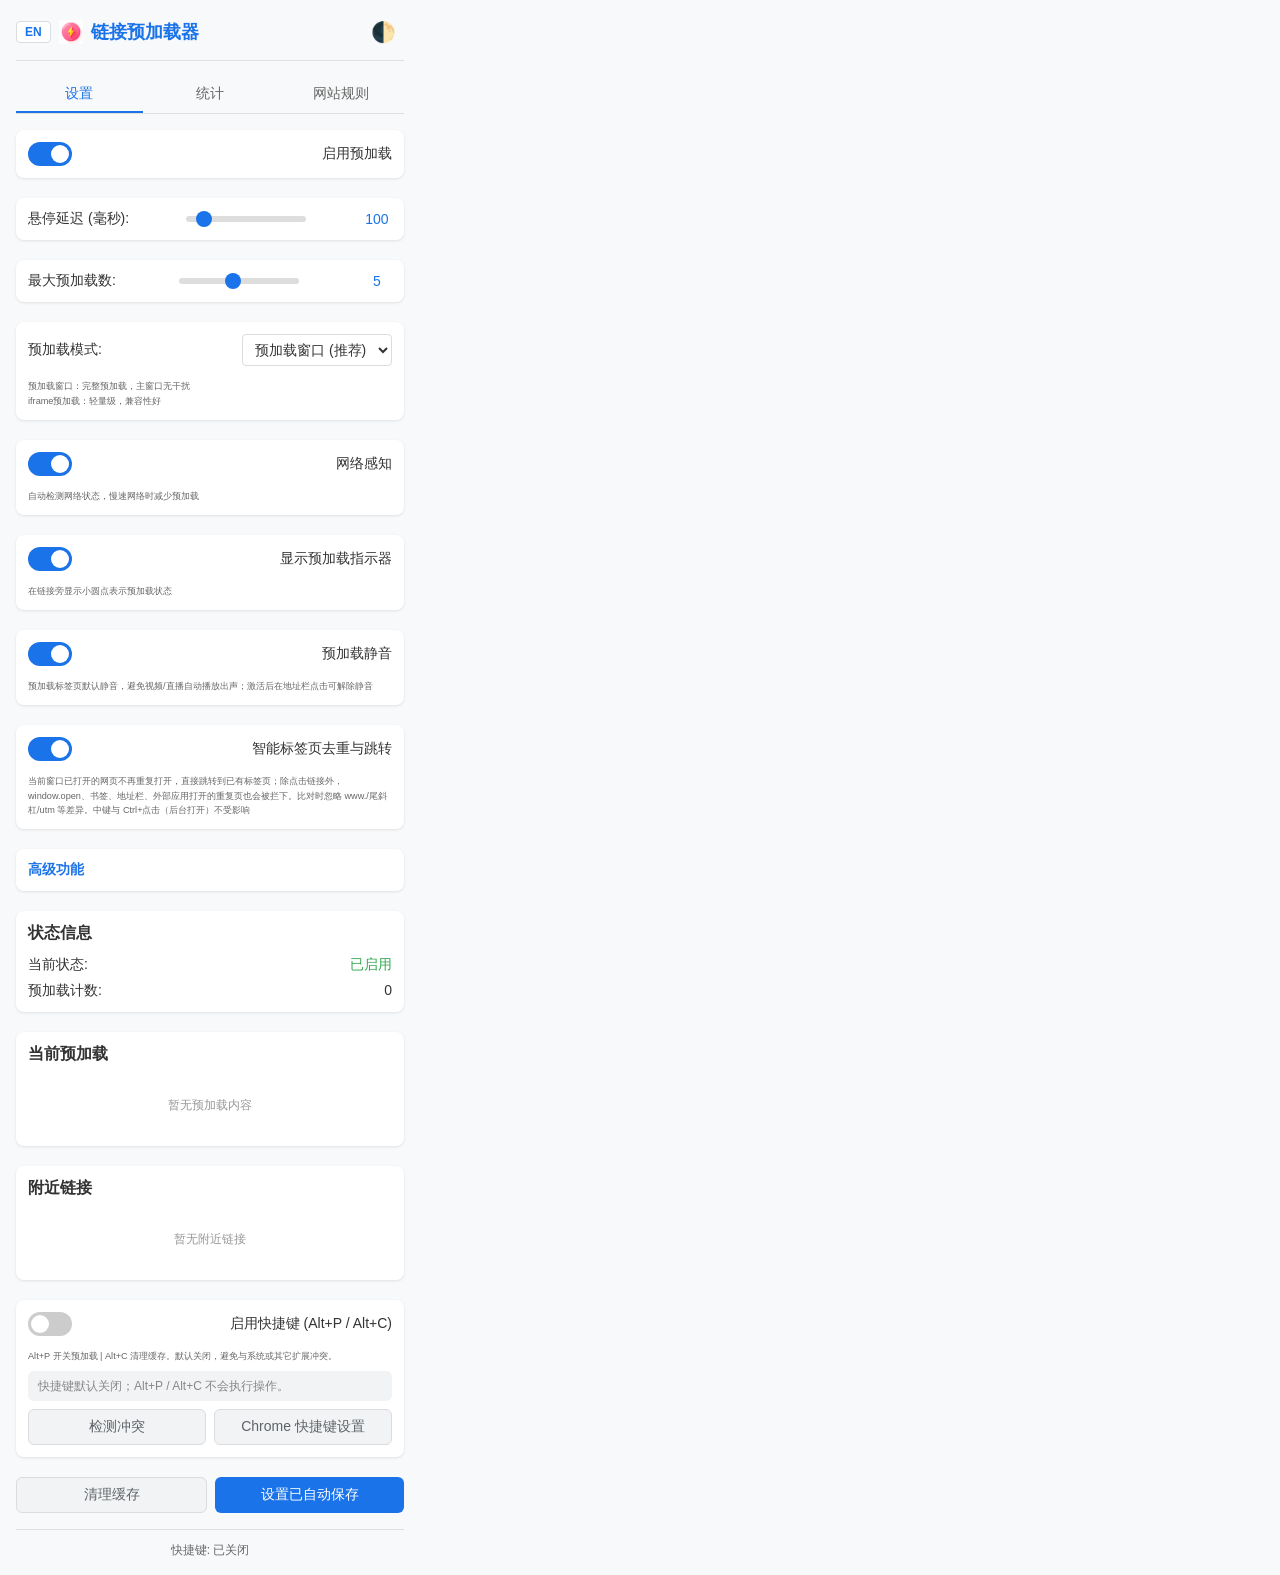
==== commit 7ea08f1e: "feat: 在标签页层面兜底拦截重复打开 原先只在 content script 的 click 事件里拦，只能覆盖"页面里的 <a> 被普通左键 点击"这一条路径。重复标签页还会从 window.o" ====
--- a/popup.html
+++ b/popup.html
@@ -111,7 +111,7 @@
                         <span class="setting-label" data-i18n="smartTabDedup">智能标签页去重与跳转</span>
                     </div>
                     <div class="setting-description">
-                        <small data-i18n="smartTabDedupDesc">点击链接时，若当前窗口已打开该网页则直接跳转过去而不是重复打开；比对时会忽略 www.、尾斜杠、utm 等来源参数的差异。独立于预加载开关生效</small>
+                        <small data-i18n="smartTabDedupDesc">当前窗口已打开的网页不再重复打开，直接跳转到已有标签页；除点击链接外，window.open、书签、地址栏、外部应用打开的重复页也会被拦下。比对时忽略 www./尾斜杠/utm 等差异。中键与 Ctrl+点击（后台打开）不受影响</small>
                     </div>
                 </div>
 
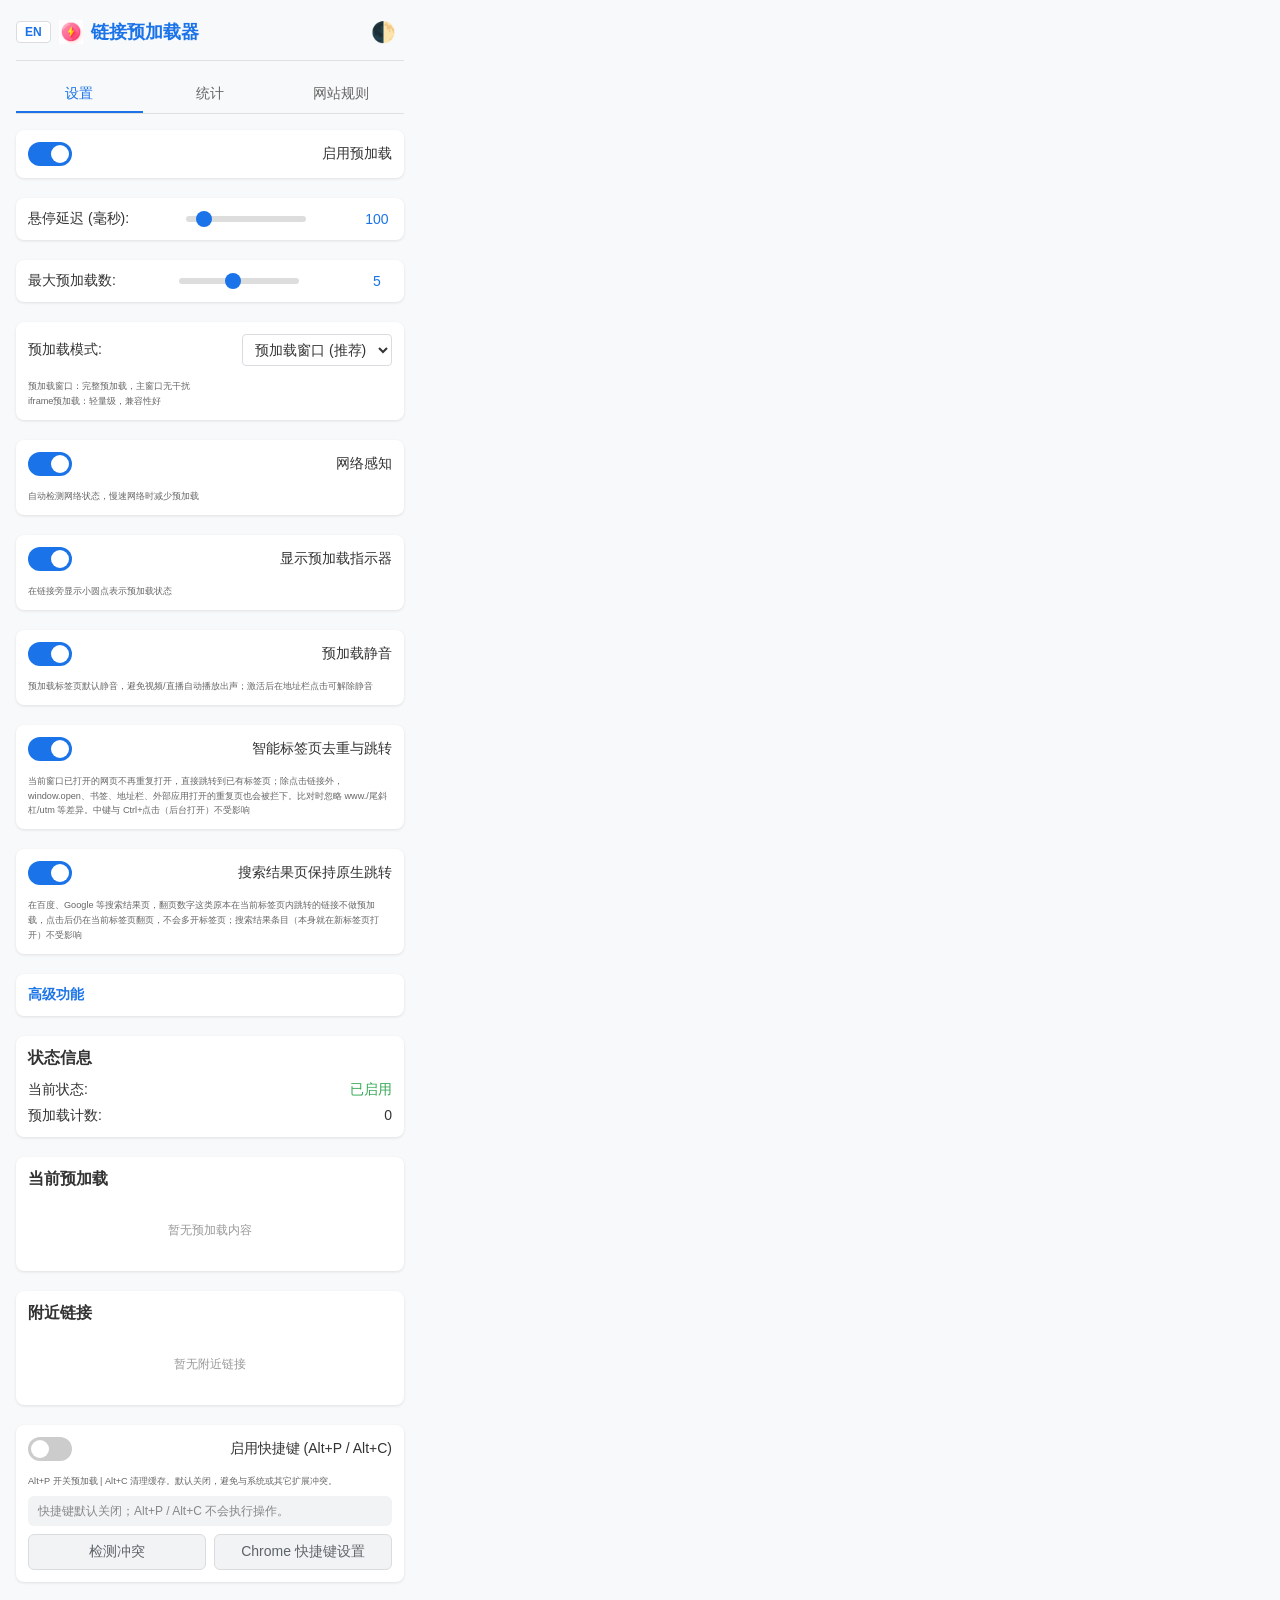
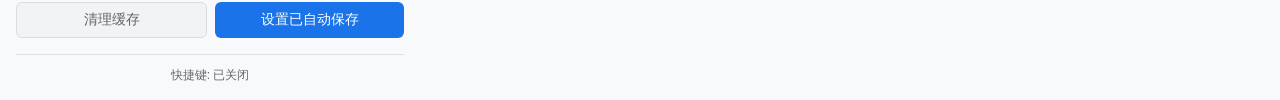
==== commit 5d87b1d1: "docs: 添加本次去重重构的 release notes Co-Authored-By: Claude Opus 5 (1M context) <noreply@anthropic.com>" ====
--- a/popup.html
+++ b/popup.html
@@ -115,6 +115,19 @@
                     </div>
                 </div>
 
+                <div class="setting-group">
+                    <div class="setting-item">
+                        <label class="switch">
+                            <input type="checkbox" id="searchPageNativeNav" checked>
+                            <span class="slider"></span>
+                        </label>
+                        <span class="setting-label" data-i18n="searchPageNativeNav">搜索结果页保持原生跳转</span>
+                    </div>
+                    <div class="setting-description">
+                        <small data-i18n="searchPageNativeNavDesc">在百度、Google 等搜索结果页，翻页数字这类原本在当前标签页内跳转的链接不做预加载，点击后仍在当前标签页翻页，不会多开标签页；搜索结果条目（本身就在新标签页打开）不受影响</small>
+                    </div>
+                </div>
+
                 <details class="advanced-features" id="advancedFeatures">
                     <summary id="advancedFeaturesToggle" data-i18n="advancedFeatures">高级功能</summary>
 
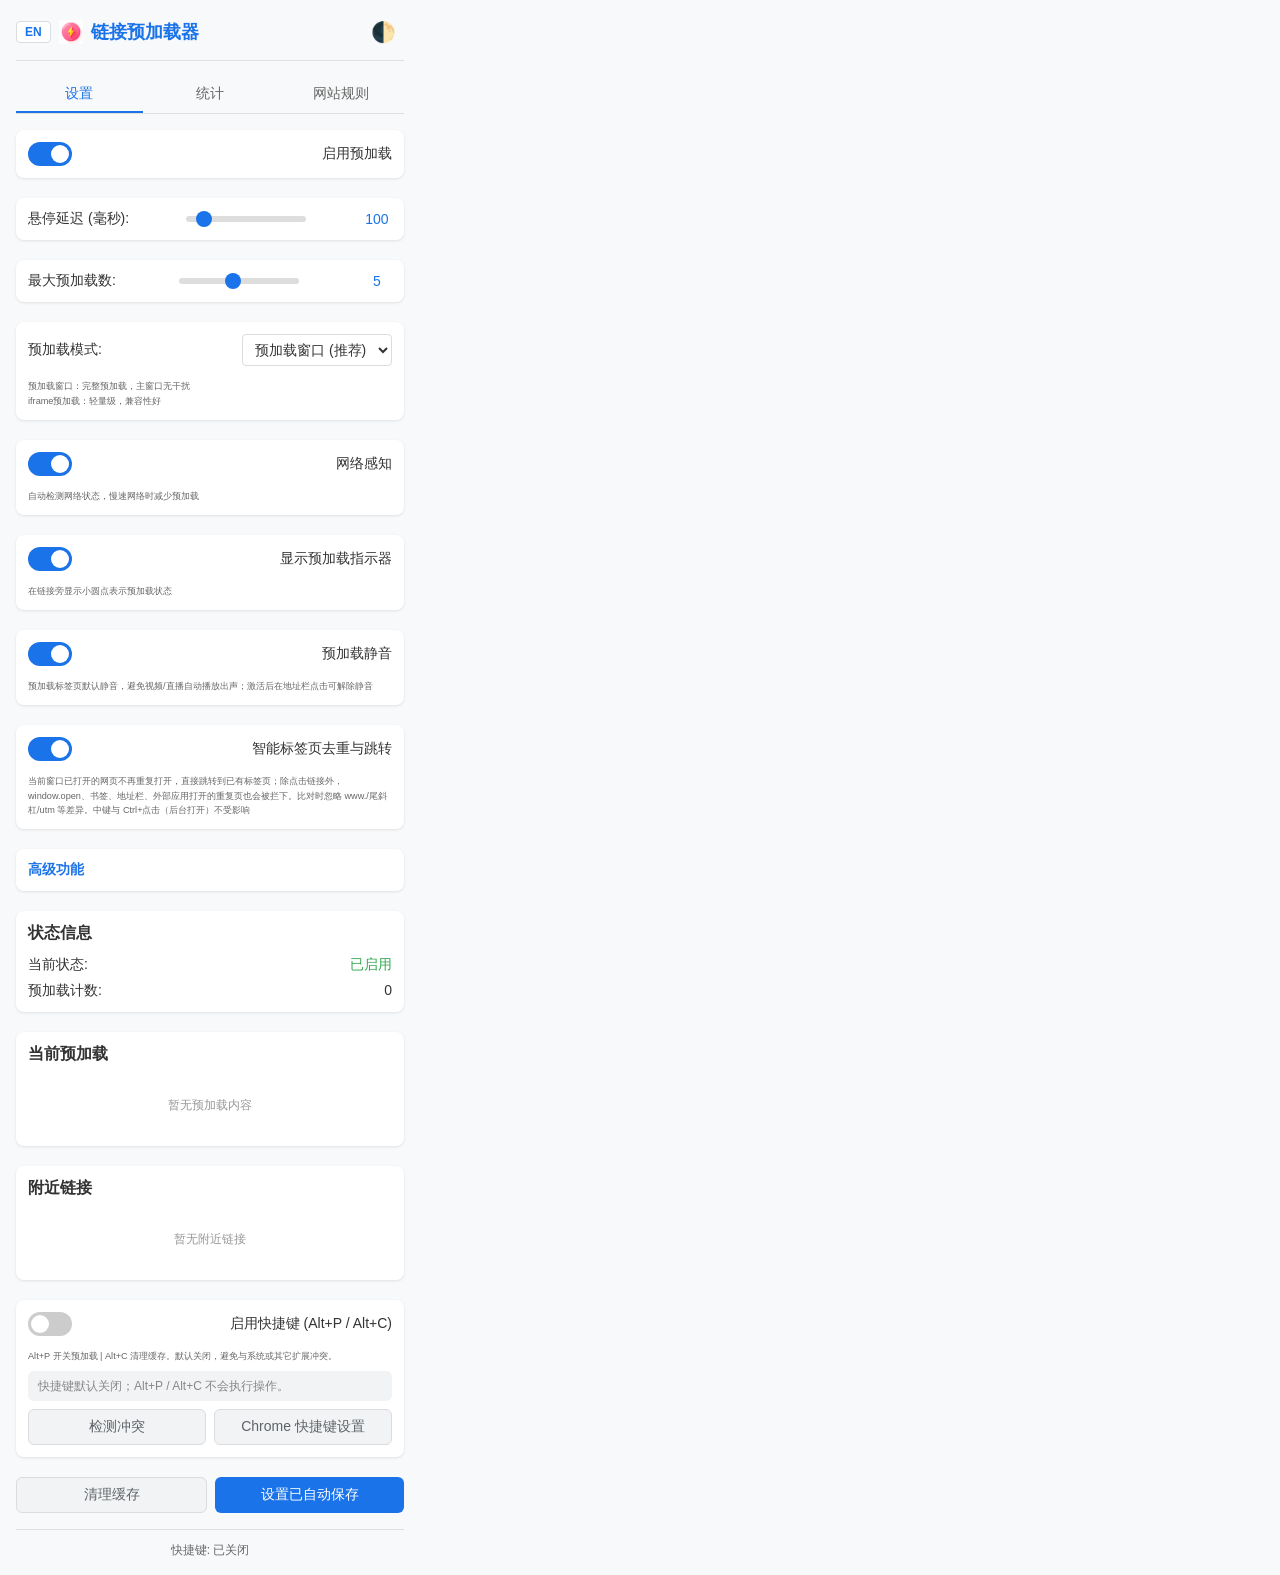
==== commit 9f1ad42b: "Revert "docs: 添加本次去重重构的 release notes" This reverts commit 5d87b1d10002528b785fae30f56ef125e6b6b6d4." ====
--- a/popup.html
+++ b/popup.html
@@ -115,19 +115,6 @@
                     </div>
                 </div>
 
-                <div class="setting-group">
-                    <div class="setting-item">
-                        <label class="switch">
-                            <input type="checkbox" id="searchPageNativeNav" checked>
-                            <span class="slider"></span>
-                        </label>
-                        <span class="setting-label" data-i18n="searchPageNativeNav">搜索结果页保持原生跳转</span>
-                    </div>
-                    <div class="setting-description">
-                        <small data-i18n="searchPageNativeNavDesc">在百度、Google 等搜索结果页，翻页数字这类原本在当前标签页内跳转的链接不做预加载，点击后仍在当前标签页翻页，不会多开标签页；搜索结果条目（本身就在新标签页打开）不受影响</small>
-                    </div>
-                </div>
-
                 <details class="advanced-features" id="advancedFeatures">
                     <summary id="advancedFeaturesToggle" data-i18n="advancedFeatures">高级功能</summary>
 
